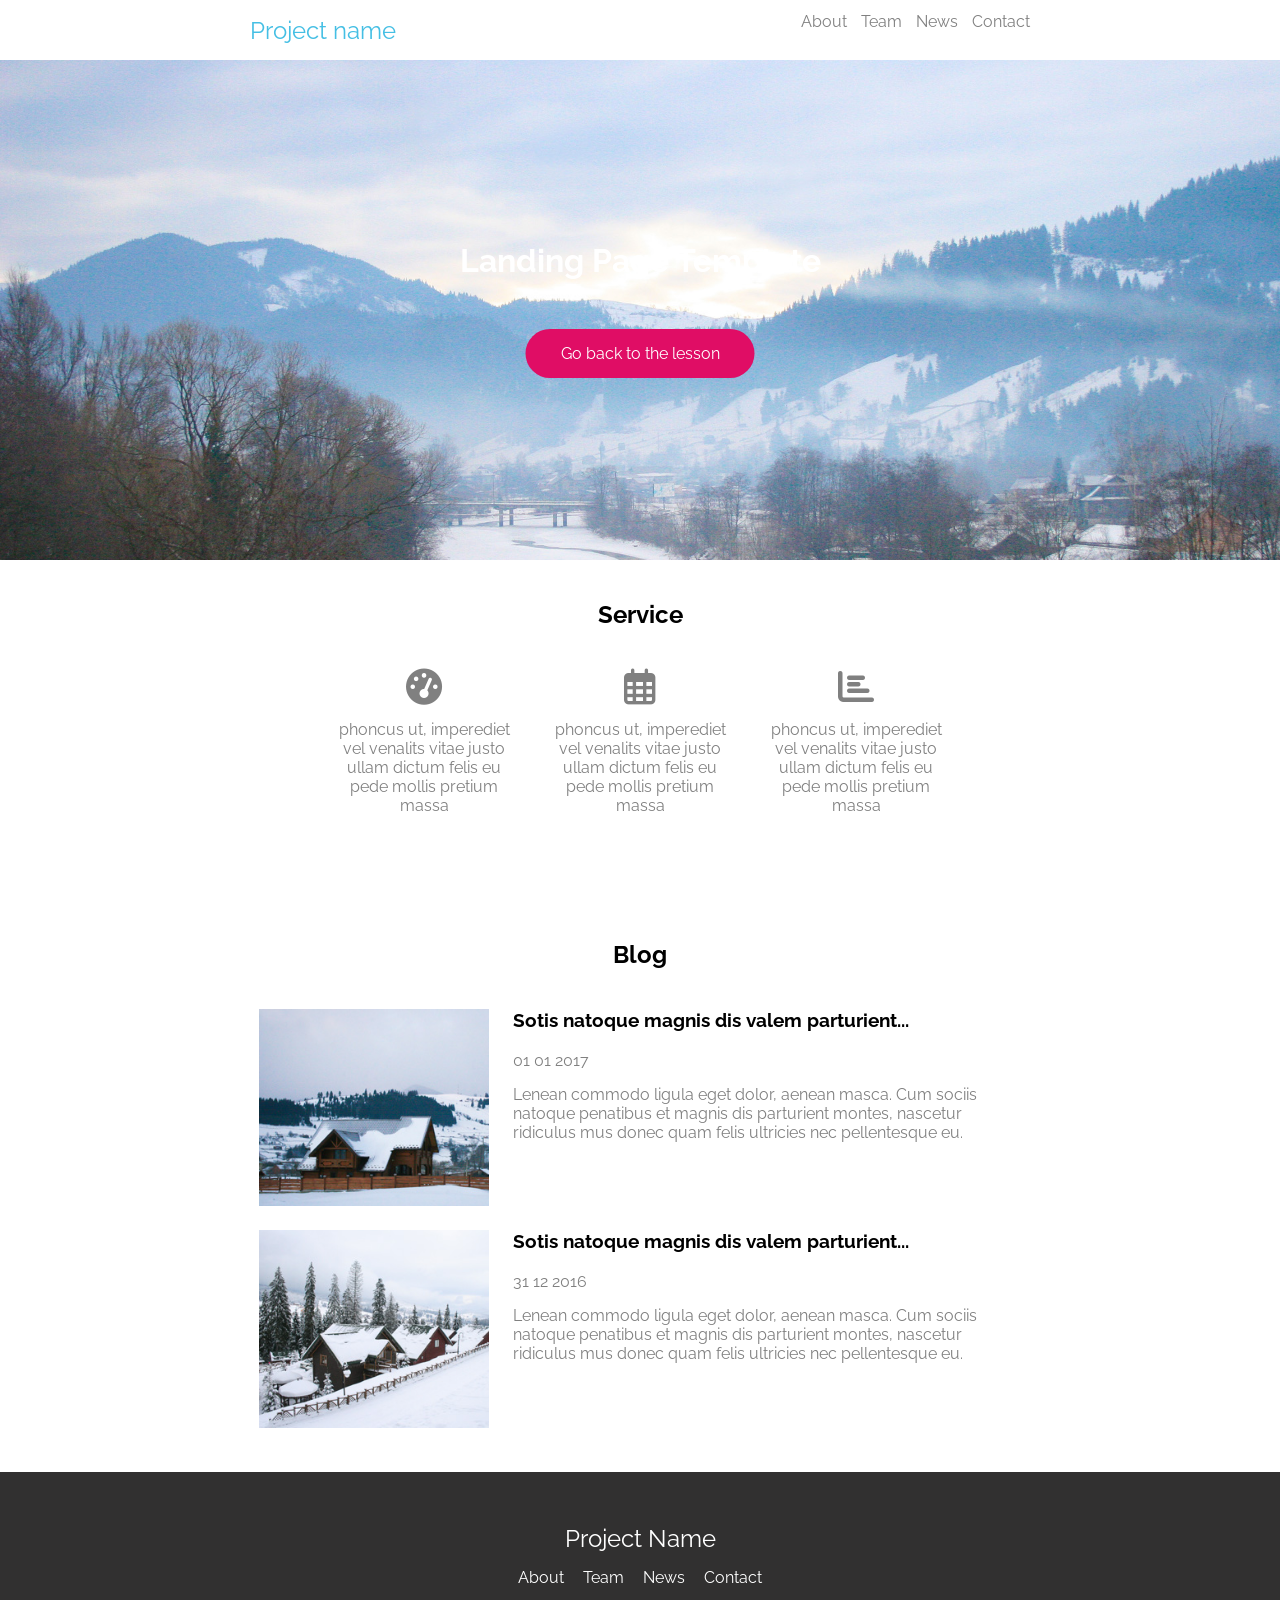
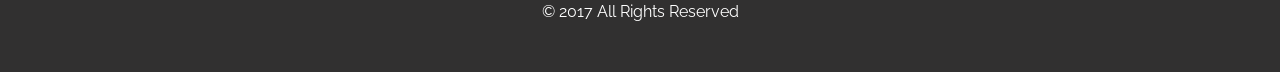
==== lr_9/index.html @ d2b10824 "Add files via upload" ====
<!DOCTYPE html>
<html lang="en">

<head>
    <meta charset="UTF-8">
    <meta name="viewport" content="width=device-width, initial-scale=1.0">
    <title>Lr 9</title>
    <link rel="stylesheet" href="style/style.css">
    <link rel="preconnect" href="https://fonts.googleapis.com">
    <link rel="preconnect" href="https://fonts.gstatic.com" crossorigin>
    <link href="https://fonts.googleapis.com/css2?family=Raleway:wght@400;700&display=swap" rel="stylesheet">
    <link rel="stylesheet" href="https://cdnjs.cloudflare.com/ajax/libs/font-awesome/6.0.0/css/all.min.css">

</head>

<body>
    <header>
        <div id="topbar">
            <div class="container">
                <a href="">Project name</a>
                <nav class="menu">
                    <ul>
                        <li><a href="">About</a></li>
                        <li><a href="">Team</a></li>
                        <li><a href="">News</a></li>
                        <li><a href="">Contact</a></li>
                    </ul>
                </nav>
            </div>
        </div>

        <div class="container">
            <div class="child">
                <h1>Landing Page Template</h1>
                <a href="" class="btn">Go back to the lesson</a>
            </div>
        </div>
    </header>

    <main>
        <div id="services">
            <h2>Service</h2>
            <div class="service tachtometer">
                <i class="fas fa-tachometer-alt"></i>
                <p>phoncus ut, imperediet vel venalits vitae justo ullam dictum felis eu pede mollis pretium massa</p>
            </div>

            <div class="service calendar">
                <i class="far fa-calendar-alt"></i>
                <p>phoncus ut, imperediet vel venalits vitae justo ullam dictum felis eu pede mollis pretium massa</p>
            </div>

            <div class="service chat-bar">
                <i class="fas fa-chart-bar"></i>
                <p>phoncus ut, imperediet vel venalits vitae justo ullam dictum felis eu pede mollis pretium massa</p>
            </div>
        </div>

        <div id="blog">
            <h2>Blog</h2>
            <div class="blog">
                <div class="img">
                    <img src="img/img1.jpg" alt="">
                </div>
                <div class="article">
                    <h3>Sotis natoque magnis dis valem parturient...</h3>
                    <time datetime="2017-01-01">01 01 2017</time>
                    <p>Lenean commodo ligula eget dolor, aenean masca. Cum sociis natoque penatibus et magnis dis
                        parturient
                        montes, nascetur ridiculus mus donec quam felis ultricies nec pellentesque eu.</p>
                </div>
            </div>
            <div class="blog">
                <div class="img">
                    <img src="img/img2.jpg" alt="">
                </div>
                <div class="article">
                    <h3>Sotis natoque magnis dis valem parturient...</h3>
                    <time datetime="2016-12-31">31 12 2016</time>
                    <p>Lenean commodo ligula eget dolor, aenean masca. Cum sociis natoque penatibus et magnis dis
                        parturient
                        montes, nascetur ridiculus mus donec quam felis ultricies nec pellentesque eu.</p>
                </div>
            </div>
        </div>
    </main>

    <footer>
        <div class="container">
            <a href="">Project Name</a>
            <nav>
                <ul class="footer_menu">
                    <li><a href="">About</a></li>
                    <li><a href="">Team</a></li>
                    <li><a href="">News</a></li>
                    <li><a href="">Contact</a></li>
                </ul>
            </nav>
            <p>© 2017 All Rights Reserved</p>

        </div>

    </footer>
</body>

</html>
---- lr_9/style/style.css ----
@import url('https://fonts.googleapis.com/css2?family=Raleway:wght@400;700&display=swap');


* {
    padding: 0;
    margin: 0;
    box-sizing: border-box;
}

a {
    text-decoration: none;
    display: block;
}

body {
    font-family: 'Raleway';
}

#topbar {
    width: 100%;
    min-height: 60px;
    text-align: center;
}

#topbar .container {
    width: 100%;
    min-height: 60px;
    position: relative;
}

#topbar div.container>a {
    color: rgb(69, 191, 228);
    position: absolute;
    left: 250px;
    top: 50%;
    transform: translateY(-50%);
    font-size: 24px;
}

nav {
    position: relative;
}

.menu {
    position: absolute;
    right: 250px;
    top: 30%;
    transform: translateY(-30%);
}

.menu ul li {
    display: inline-block;
}

.menu ul li a {
    color: grey;
}

.menu ul li:not(:last-child) {
    margin-right: 10px;
}

header>.container {
    width: 100%;
    min-height: 500px;
    background-image: url(../img/jumbotron.jpg);
    background-position: top;
    background-size: cover;
    background-repeat: no-repeat;
    text-align: center;
    position: relative;
}

h1 {
    color: white;
}

.btn {
    min-width: 200px;
    max-height: 60px;
    display: inline-block;
    background-color: rgb(224, 13, 101);
    color: white;
    padding: 15px 35px;
    text-align: center;
    border-radius: 100px;
    margin-top: 50px;
}

.btn:hover {
    background-color: rgb(94, 12, 46);
}

header>.container .child {
    position: absolute;
    top: 50%;
    left: 50%;
    transform: translate(-50%, -50%);
}

#services {
    text-align: center;
    width: 100%;
    min-height: 300px;
}

h2 {
    margin: 40px 0 40px 0;
}

.service {
    width: 15%;
    min-height: 100px;
    display: inline-block;
    color: grey;
}

i {
    font-size: 36px;
    margin-bottom: 15px;
}

.service:not(:last-child) {
    margin-right: 20px;
}

#blog {
    width: 100%;
    min-height: 300px;
    text-align: center;
    padding-bottom: 40px;
}

.blog {
    width: 60%;
    min-height: 100px;
    margin: 0 auto;
    color: grey;
}

.img {
    width: 30%;
    height: auto;
    display: inline-block;
}

.article {
    width: calc(70% - 10px);
    height: auto;
    display: inline-block;
    padding-left: 20px;
    vertical-align: top;
    text-align: left;
}

img {
    width: 100%;
    height: auto;
    display: block;
}

.blog:not(:first-child) {
    margin-top: 20px;
}

h3 {
    color: black;
    margin-bottom: 20px;
}

.blog p {
    margin-top: 15px;
    margin-left: auto;
    margin-right: auto;
}

footer {
    width: 100%;
    min-height: 200px;
    text-align: center;
    background-color: #313030;
    color: white;
    position: relative;
}

footer a {
    color: rgb(255, 255, 255);
}

footer div.container>a {
    display: block;
    font-size: 24px;
    margin-bottom: 15px;
}

.footer_menu li {
    display: inline-block;
}

.footer_menu li:not(:last-child) {
    margin-right: 15px;
    margin-bottom: 15px;
}

footer .container {
    position: absolute;
    top: 50%;
    left: 50%;
    transform: translate(-50%, -50%);

}
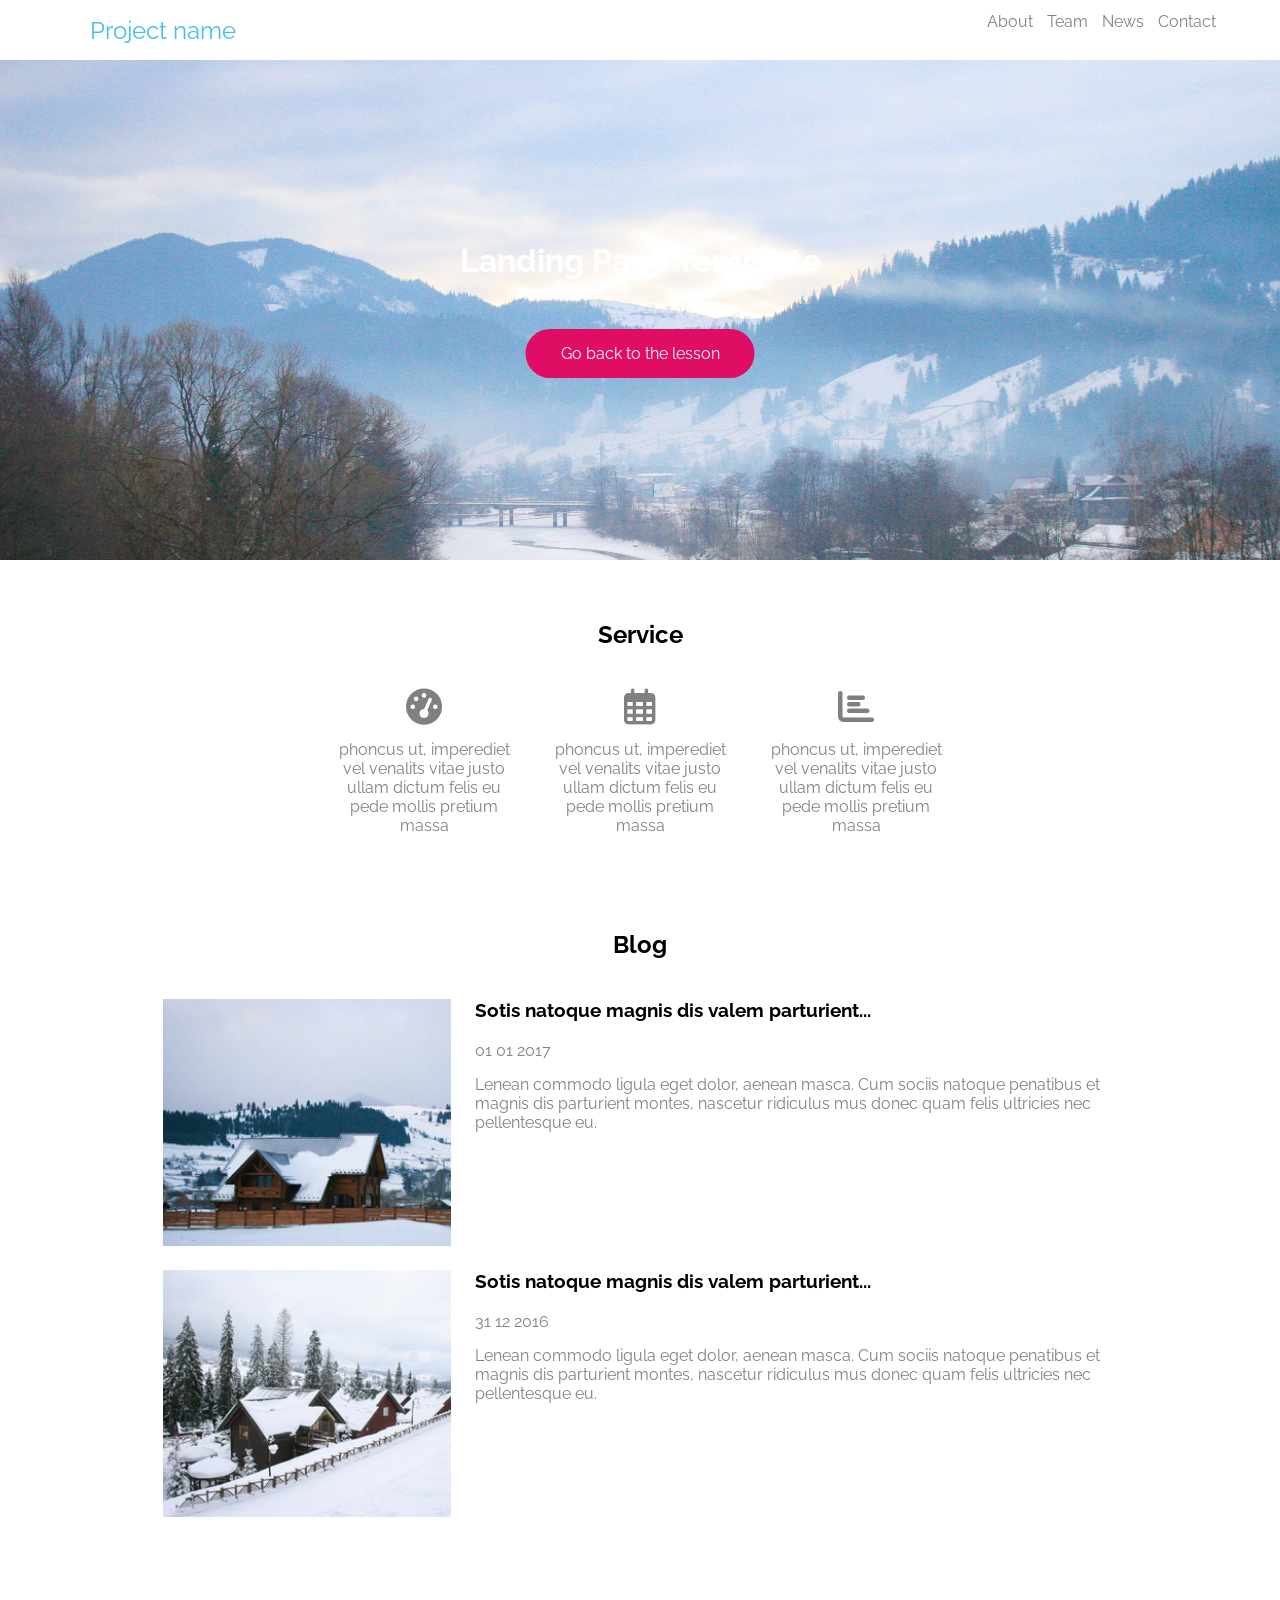
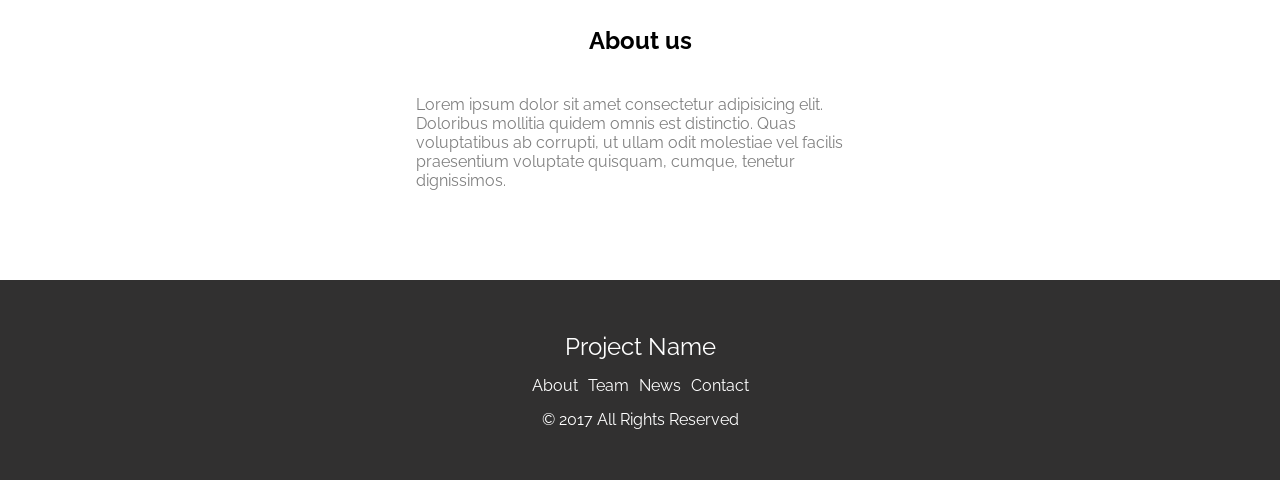
==== commit 638f46e0: "Add files via upload" ====
--- a/lr_9/index.html
+++ b/lr_9/index.html
@@ -18,6 +18,7 @@
         <div id="topbar">
             <div class="container">
                 <a href="">Project name</a>
+                <i class="fa fa-bars" aria-hidden="true"></i>
                 <nav class="menu">
                     <ul>
                         <li><a href="">About</a></li>
@@ -83,6 +84,14 @@
                 </div>
             </div>
         </div>
+
+        <div id="about_us">
+            <h2>About us</h2>
+            <p>Lorem ipsum dolor sit amet consectetur adipisicing elit. Doloribus mollitia quidem omnis est distinctio.
+                Quas voluptatibus ab corrupti, ut ullam odit molestiae vel facilis praesentium voluptate quisquam,
+                cumque, tenetur dignissimos.</p>
+
+        </div>
     </main>
 
     <footer>
@@ -97,9 +106,7 @@
                 </ul>
             </nav>
             <p>© 2017 All Rights Reserved</p>
-
         </div>
-
     </footer>
 </body>
 
--- a/lr_9/style/style.css
+++ b/lr_9/style/style.css
@@ -1,5 +1,4 @@
 @import url('https://fonts.googleapis.com/css2?family=Raleway:wght@400;700&display=swap');
-
 
 * {
     padding: 0;
@@ -13,7 +12,9 @@
 }
 
 body {
-    font-family: 'Raleway';
+    font-family: 'Raleway', sans-serif;
+    width: 100%;
+    font-size: 14px;
 }
 
 #topbar {
@@ -26,39 +27,30 @@
     width: 100%;
     min-height: 60px;
     position: relative;
+}
+
+.fa-bars {
+    display: block;
+    position: absolute;
+    right: 5%;
+    top: 50%;
+    transform: translateY(-50%);
+    cursor: pointer;
+}
+
+.menu {
+    display: none;
 }
 
 #topbar div.container>a {
     color: rgb(69, 191, 228);
     position: absolute;
-    left: 250px;
+    left: 7%;
     top: 50%;
     transform: translateY(-50%);
-    font-size: 24px;
-}
-
-nav {
-    position: relative;
-}
-
-.menu {
-    position: absolute;
-    right: 250px;
-    top: 30%;
-    transform: translateY(-30%);
-}
-
-.menu ul li {
-    display: inline-block;
-}
-
-.menu ul li a {
-    color: grey;
-}
-
-.menu ul li:not(:last-child) {
-    margin-right: 10px;
-}
+    font-size: 18px;
+}
+
 
 header>.container {
     width: 100%;
@@ -77,7 +69,6 @@
 
 .btn {
     min-width: 200px;
-    max-height: 60px;
     display: inline-block;
     background-color: rgb(224, 13, 101);
     color: white;
@@ -102,14 +93,11 @@
     text-align: center;
     width: 100%;
     min-height: 300px;
-}
-
-h2 {
-    margin: 40px 0 40px 0;
+    padding: 30px 0 15px;
 }
 
 .service {
-    width: 15%;
+    width: calc(33.333% - 20px);
     min-height: 100px;
     display: inline-block;
     color: grey;
@@ -128,11 +116,11 @@
     width: 100%;
     min-height: 300px;
     text-align: center;
-    padding-bottom: 40px;
+    padding: 30px 0;
 }
 
 .blog {
-    width: 60%;
+    width: 75%;
     min-height: 100px;
     margin: 0 auto;
     color: grey;
@@ -174,6 +162,19 @@
     margin-right: auto;
 }
 
+#about_us {
+    width: 75%;
+    min-height: 150px;
+    text-align: center;
+    margin: 0 auto;
+    padding: 20px 0 50px;
+}
+
+#about_us p {
+    color: grey;
+    text-align: left;
+}
+
 footer {
     width: 100%;
     min-height: 200px;
@@ -189,16 +190,20 @@
 
 footer div.container>a {
     display: block;
-    font-size: 24px;
+    font-size: 18px;
     margin-bottom: 15px;
 }
 
+.footer_menu {
+    display: flex;
+    gap: 10px;
+}
+
 .footer_menu li {
-    display: inline-block;
+    list-style: none;
 }
 
 .footer_menu li:not(:last-child) {
-    margin-right: 15px;
     margin-bottom: 15px;
 }
 
@@ -207,5 +212,94 @@
     top: 50%;
     left: 50%;
     transform: translate(-50%, -50%);
-
+}
+
+h2 {
+    margin-bottom: 20px;
+}
+
+@media (min-width: 768px) {
+    body {
+        font-size: 16px;
+    }
+
+    nav {
+        position: relative;
+    }
+
+    .menu {
+        display: block;
+        position: absolute;
+        right: 5%;
+        top: 30%;
+        transform: translateY(-30%);
+    }
+
+    #about_us {
+        width: 35%;
+    }
+
+    .service {
+        width: 15%;
+    }
+
+    .menu ul li {
+        display: inline-block;
+    }
+
+    .menu ul li a {
+        color: grey;
+    }
+
+    .menu ul li:not(:last-child) {
+        margin-right: 10px;
+    }
+
+    .fa-bars {
+        display: none !important;
+    }
+
+    #topbar div.container>a {
+        font-size: 24px;
+    }
+
+    footer div.container>a {
+        font-size: 24px;
+    }
+}
+
+@media (min-width: 768px) and (max-width: 1024px) {
+    #services {
+        padding: 45px 0 25px;
+    }
+
+    #blog {
+        padding: 45px 0;
+    }
+
+    #about_us {
+        padding: 35px 0 70px;
+    }
+
+    h2 {
+        margin-bottom: 30px;
+    }
+}
+
+@media (min-width: 1025px) {
+    #services {
+        padding: 60px 0 35px;
+    }
+
+    #blog {
+        padding: 60px 0;
+    }
+
+    #about_us {
+        padding: 45px 0 90px;
+    }
+
+    h2 {
+        margin-bottom: 40px;
+    }
 }
